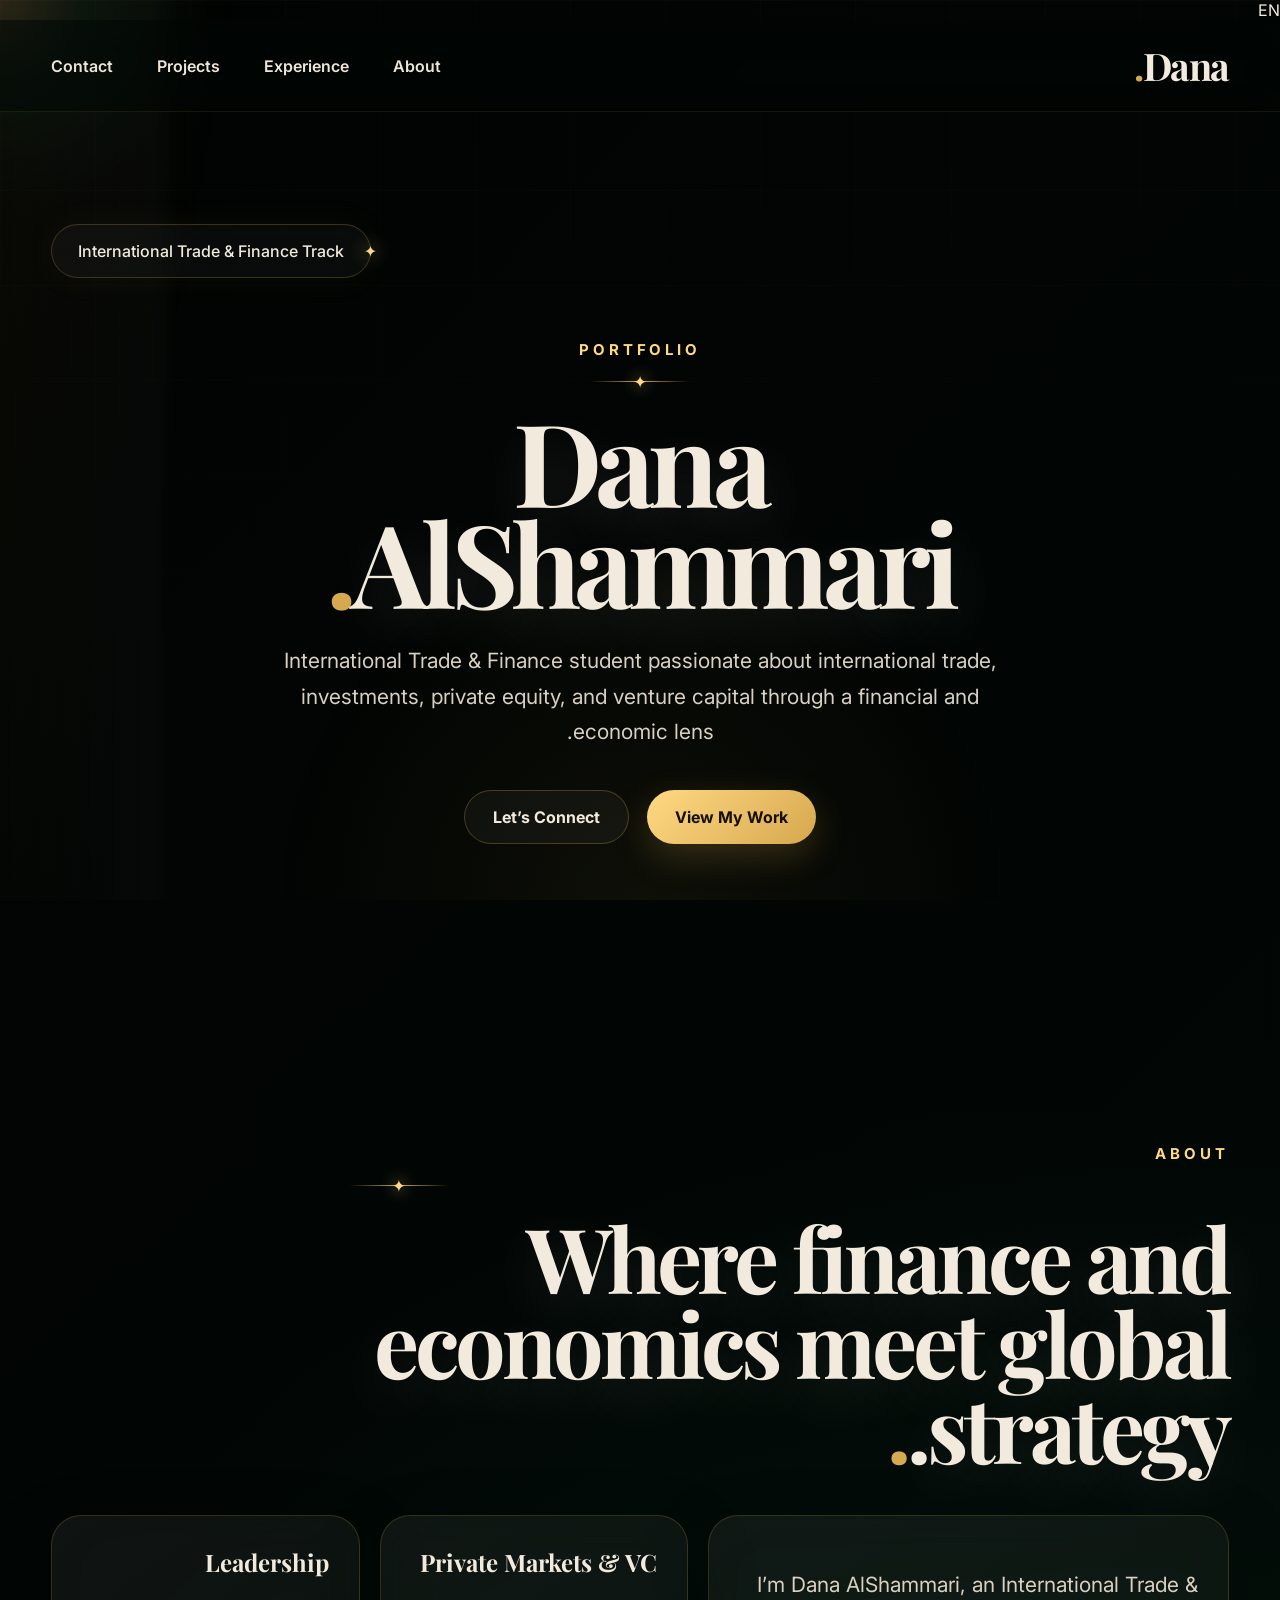
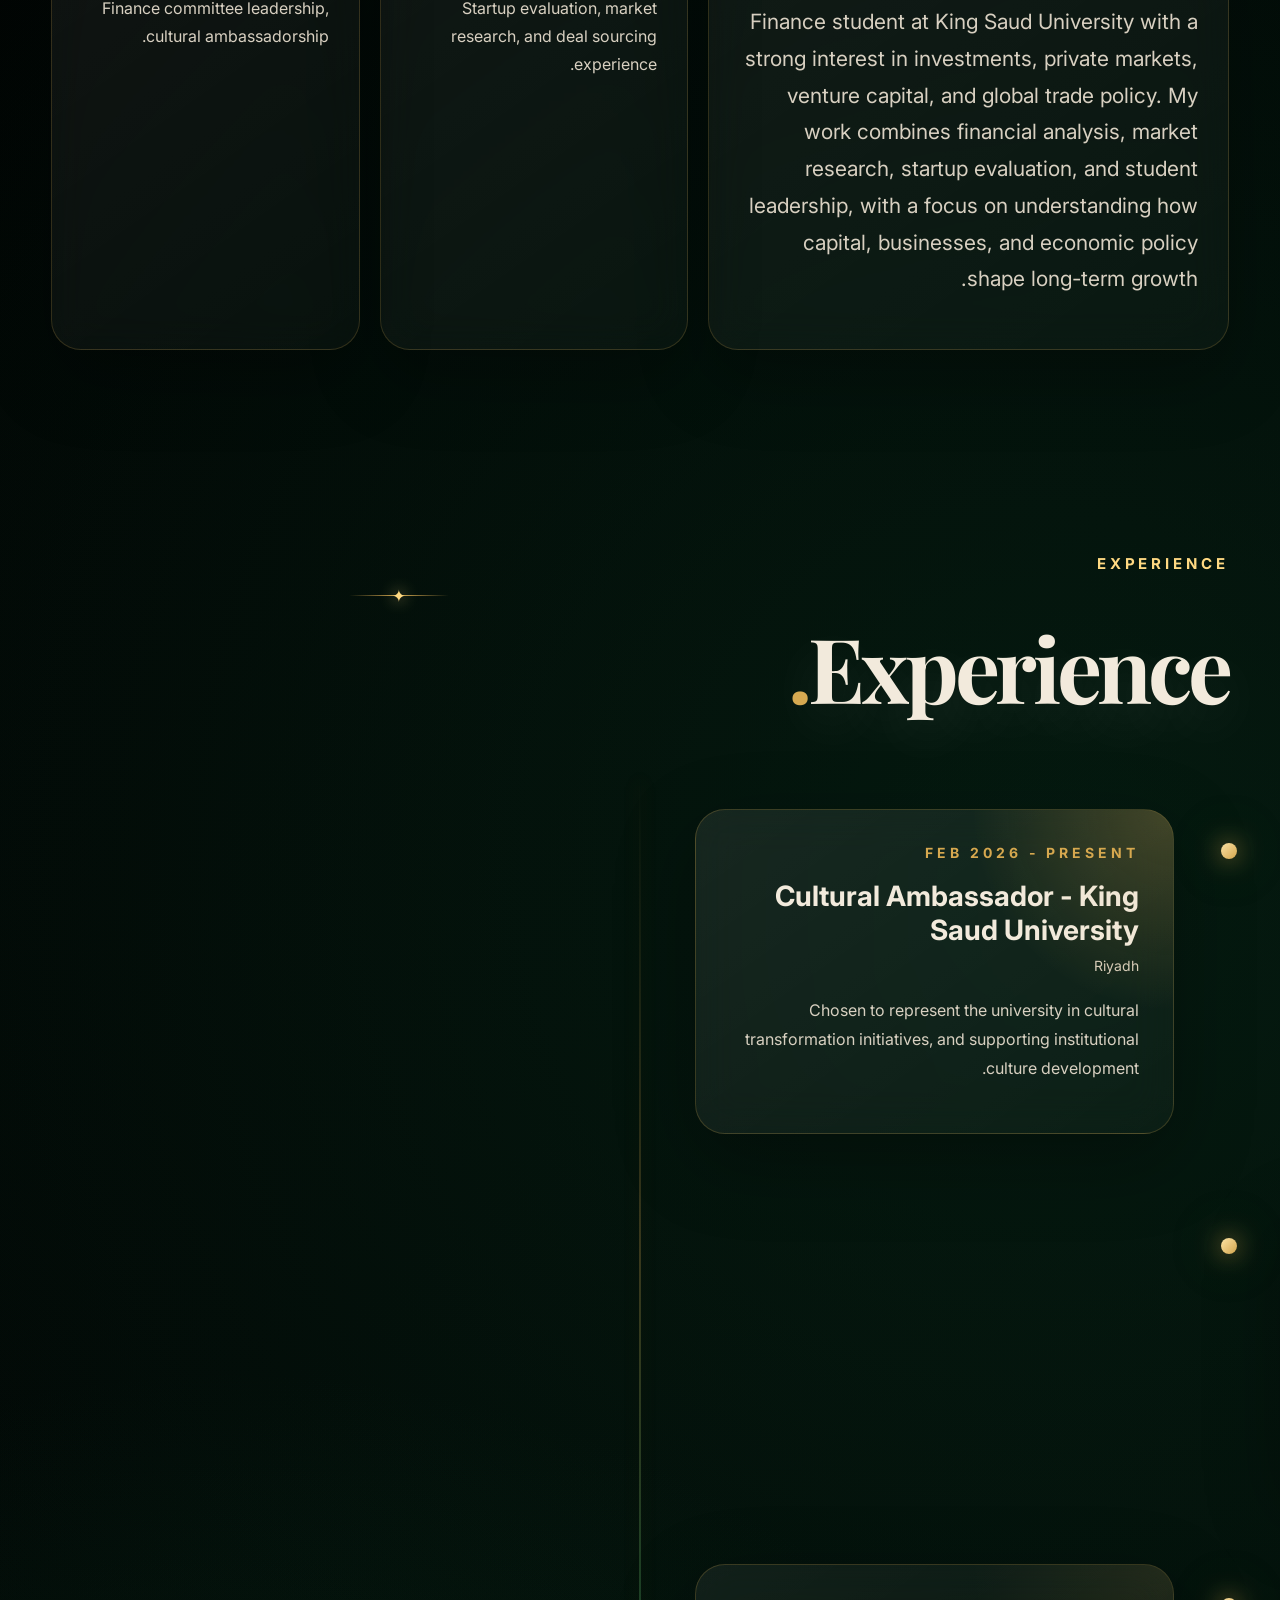
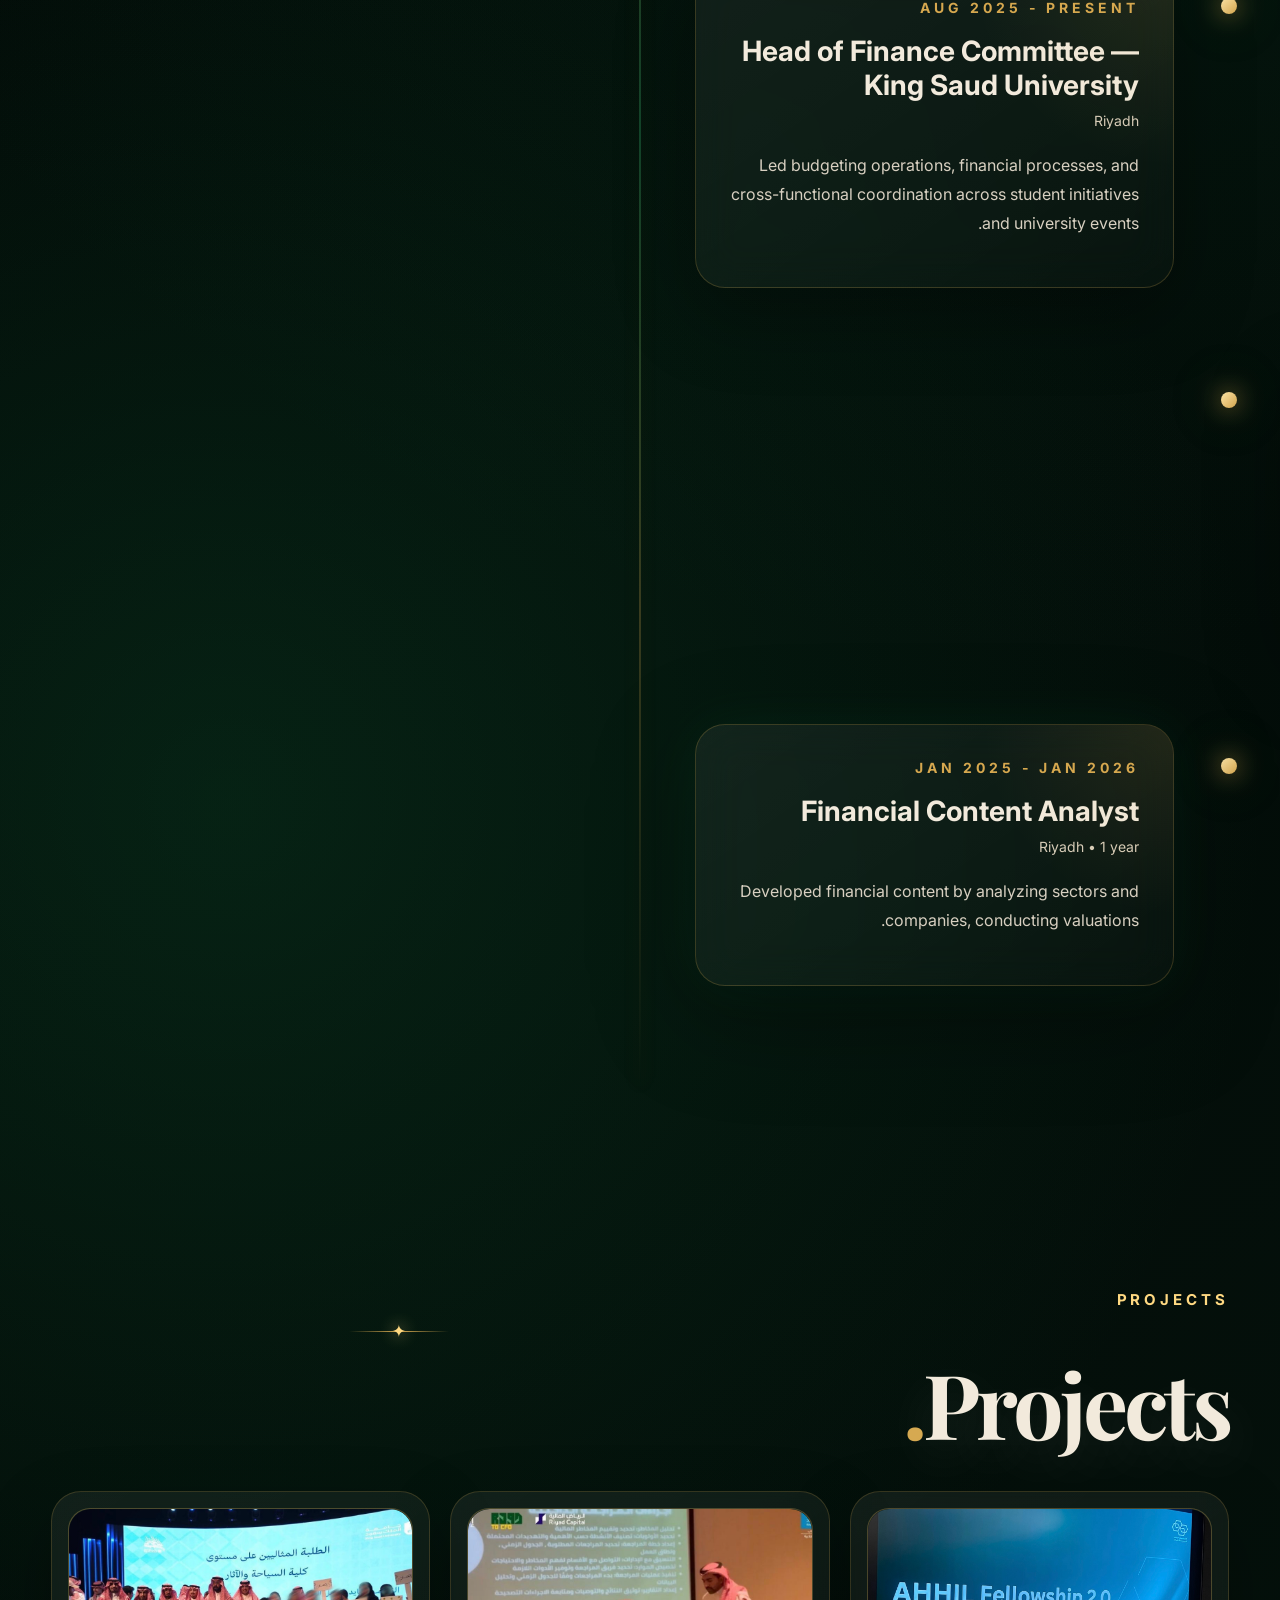
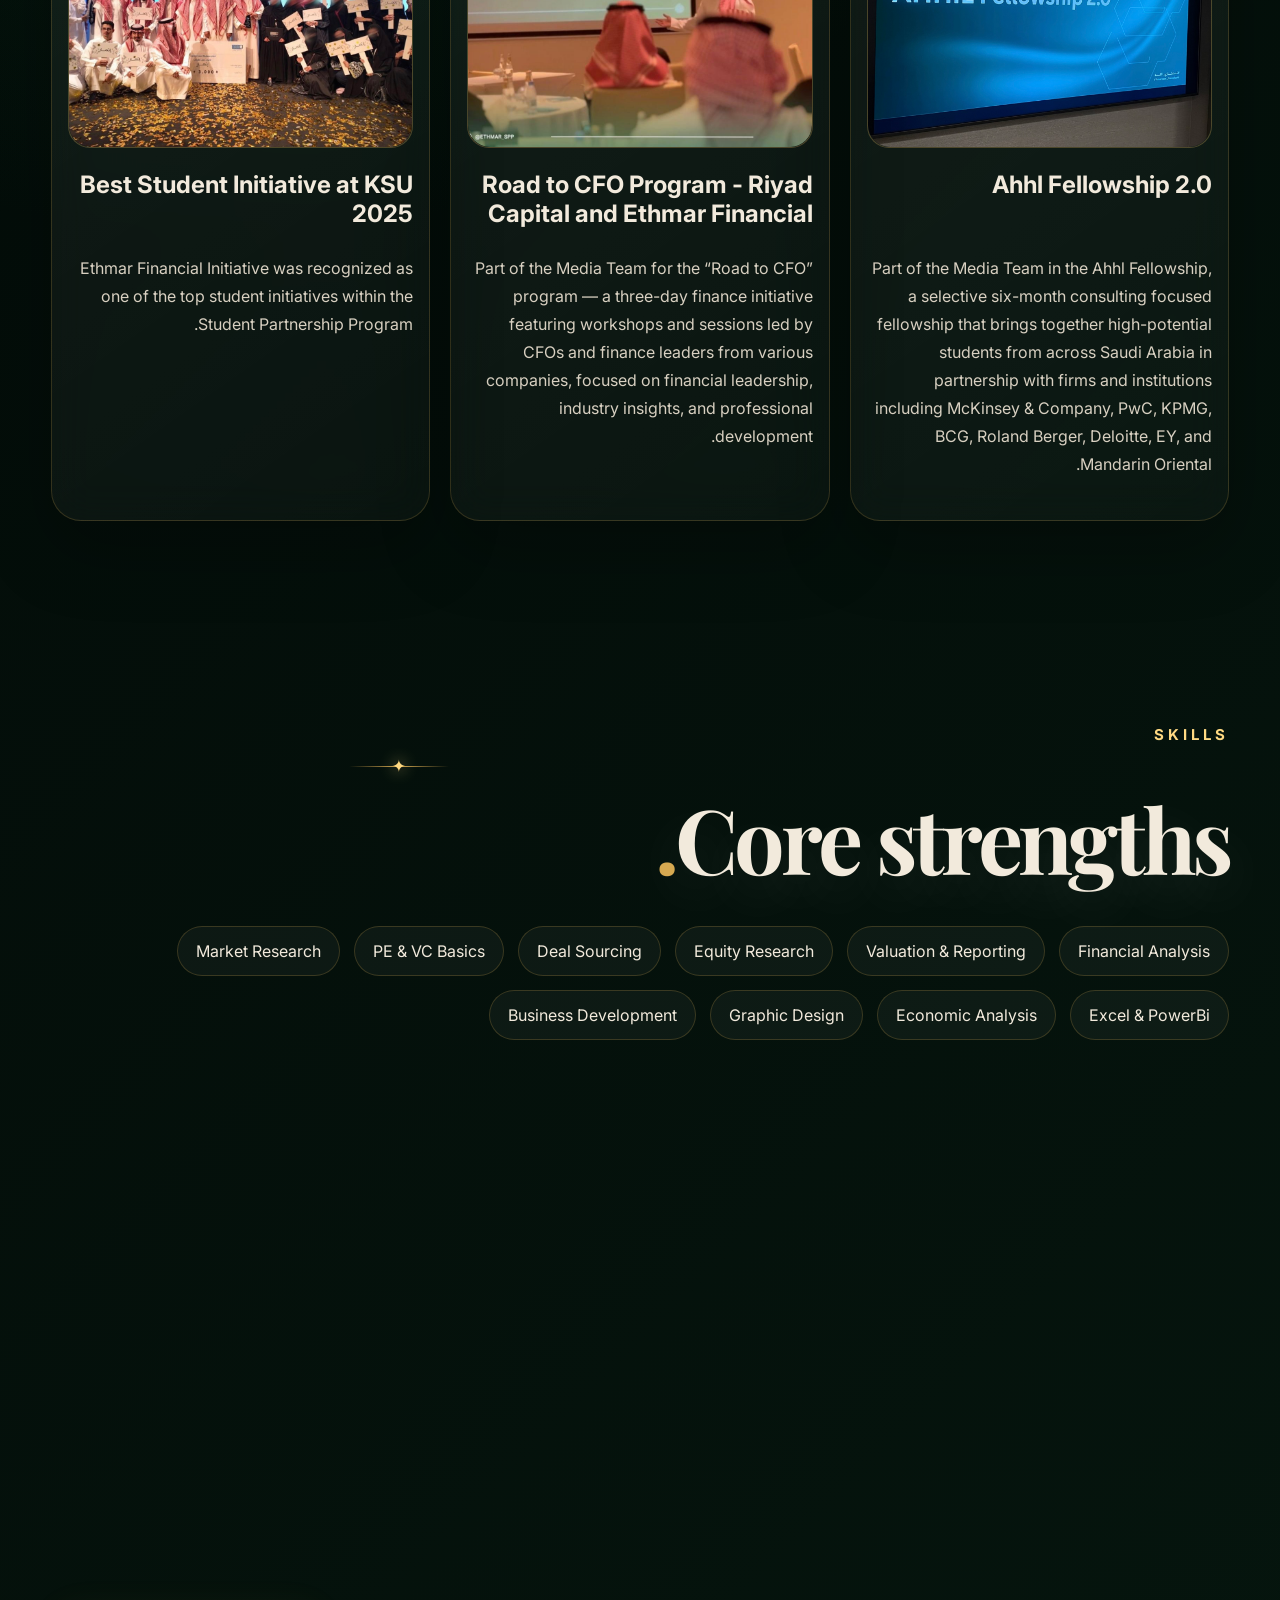
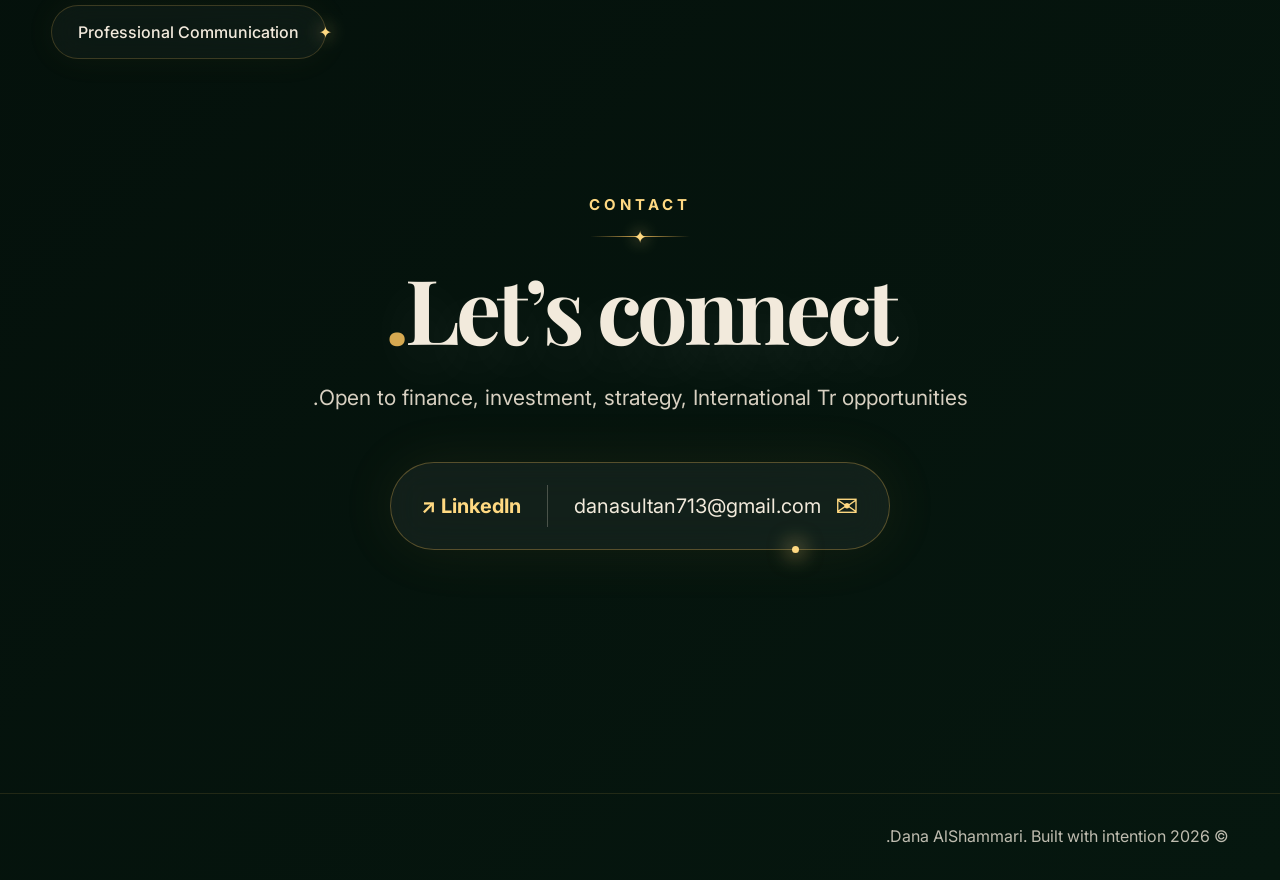
==== ar.html @ 14437796 "uo" ====
<!DOCTYPE html>
<html lang="ar" dir="rtl"></html>
<head>
  <meta charset="UTF-8" />
  <meta name="viewport" content="width=device-width, initial-scale=1.0" />
  <title>Dana AlShammari | Portfolio</title>
  <link rel="stylesheet" href="style.css" />
</head>
<body>
  <div class="language-switch">
    <a href="index.html">EN</a>
</div>
  <div class="loader">
  <div class="loader-logo">Dana<span>.</span></div>
</div>
  <div class="mouse-light"></div>
  <nav class="nav">
    <a href="#home" class="logo">Dana<span>.</span></a>
    <div class="links">
      <a href="#about">About</a>
      <a href="#experience">Experience</a>
      <a href="#projects">Projects</a>
      <a href="#contact">Contact</a>
    </div>
  </nav>

  <main>
    <section id="home" class="hero page reveal">
      <div class="floating-pill">International Trade & Finance Track</div>
      <div class="hero-center">
        <div class="kicker">Portfolio</div>
        <div class="ornament"></div>
        <h1>Dana<br>AlShammari<span>.</span></h1>
        <p>
          International Trade & Finance student passionate about international trade, investments, private equity, and venture capital through a financial and economic lens.
        </p>
        <div class="hero-actions">
          <a href="#projects" class="gold-btn">View My Work</a>
          <a href="#contact" class="soft-btn">Let’s Connect</a>
        </div>
      </div>
    </section>

    <section id="about" class="page reveal">
      <div class="section-head">
        <div class="kicker">About</div>
        <div class="ornament"></div>
        <h2>Where finance and economics meet global strategy.<span>.</span></h2>
      </div>

      <div class="about-grid">
        <div class="card large">
          <p>
            I’m Dana AlShammari, an International Trade & Finance student at King Saud University with a strong interest in investments, private markets, venture capital, and global trade policy. My work combines financial analysis, market research, startup evaluation, and student leadership, with a focus on understanding how capital, businesses, and economic policy shape long-term growth.
          </p>
        </div>
        <div class="card stat">
          <h3>Private Markets & VC</h3>
          <p>Startup evaluation, market research, and deal sourcing experience.</p>
        </div>
        <div class="card stat">
          <h3>Leadership</h3>
          <p>Finance committee leadership, cultural ambassadorship.</p>
        </div>
      </div>
    </section>

    
<section id="experience" class="page reveal">
  <div class="section-head">
    <div class="kicker">Experience</div>
    <div class="ornament"></div>
    <h2>Experience<span>.</span></h2>
  </div>

  <div class="lux-timeline">

    <div class="timeline-line"></div>

    <article class="lux-item left">
      <div class="lux-dot"></div>
      <div class="lux-card featured">
        <div class="lux-year">Feb 2026 - Present</div>
        <h3>Cultural Ambassador - King Saud University</h3>
        <small>Riyadh</small>
        <p>
         Chosen to represent the university in cultural transformation initiatives, and supporting institutional culture development.
        </p>
      </div>
    </article>

    <article class="lux-item right">
      <div class="lux-dot"></div>
      <div class="lux-card">
        <div class="lux-year">Nov 2025 - May 2026</div>
        <h3>Investment Analyst — Jaree</h3>
        <small>Riyadh • 7 months</small>

        <p>
         Worked on startup evaluation, market sizing, financial assessment, deal sourcing, and screening processes within early-stage investment opportunities..
        </p>
      </div>
    </article>

    <article class="lux-item left">
      <div class="lux-dot"></div>
      <div class="lux-card">
        <div class="lux-year">Aug 2025 - Present</div>
        <h3>Head of Finance Committee — King Saud University</h3>
        <small>Riyadh</small>

        <p>
          Led budgeting operations, financial processes, and cross-functional coordination across student initiatives and university events.
        </p>
      </div>
    </article>

    <article class="lux-item right">
      <div class="lux-dot"></div>
      <div class="lux-card">
        <div class="lux-year">Oct 2025 - Jan 2026</div>
        <h3>Project Developer - Innovation and Entrepreneurship Club</h3>
        <small>Riyadh • 3 months</small>

        <p>
          Develop and structure new club projects aligned with innovation and entrepreneurship goals.
        </p>
      </div>
    </article>

    <article class="lux-item left">
      <div class="lux-dot"></div>
      <div class="lux-card glow">
        <div class="lux-year">Jan 2025 - Jan 2026</div>
        <h3>Financial Content Analyst</h3>
        <small>Riyadh • 1 year</small>

        <p>
         Developed financial content by analyzing sectors and companies, conducting valuations.
        </p>
      </div>
    </article>

  </div>
</section>


    <section id="projects" class="page reveal">
      <div class="section-head">
        <div class="kicker">Projects</div>
        <div class="ornament"></div>
        <h2>Projects<span>.</span></h2>
      </div>

      <div class="project-grid">
        <article class="project-card">
          <div class="project-image">
           <img src="ahhl 1.jpg" alt="Ahhl Fellowship"> 
          </div>
          <h3>Ahhl Fellowship 2.0</h3>
          <p>Part of the Media Team in the Ahhl Fellowship, a selective six-month consulting focused fellowship that brings together high-potential students from across Saudi Arabia in partnership with firms and institutions including McKinsey & Company, PwC, KPMG, BCG, Roland Berger, Deloitte, EY, and Mandarin Oriental.</p>
        </article>
        <article class="project-card">
          <div class="project-image">
            <img src="road 1.jpg" alt="Road to CFO Program">
          </div>
          <h3>Road to CFO Program - Riyad Capital and Ethmar Financial</h3>
          <p>Part of the Media Team for the “Road to CFO” program — a three-day finance initiative featuring workshops and sessions led by CFOs and finance leaders from various companies, focused on financial leadership, industry insights, and professional development.</p>
        </article>
        <article class="project-card">
          <div class="project-image">
            <img src="best.jpg" alt="/Best Student Initiative at KSU 2025">
          </div>
          <h3>Best Student Initiative at KSU 2025</h3>
          <p>Ethmar Financial Initiative was recognized as one of the top student initiatives within the Student Partnership Program.</p>
        </article>
      </div>
    </section>

    <section id="skills" class="page reveal">
      <div class="section-head">
        <div class="kicker">Skills</div>
        <div class="ornament"></div>
        <h2>Core strengths<span>.</span></h2>
      </div>
      <div class="skills">
        <span>Financial Analysis</span>
        <span>Valuation & Reporting</span>
        <span>Equity Research</span>
        <span>Deal Sourcing</span>
        <span>PE & VC Basics</span>
        <span>Market Research</span>
        <span>Excel & PowerBi</span>
        <span>Economic Analysis</span>
        <span>Graphic Design</span>
        <span>Business Development</span>
      </div>
    </section>

    <section id="contact" class="contact page reveal">
      <div class="floating-pill">Professional Communication</div>
      <div class="contact-center">
        <div class="kicker">Contact</div>
        <div class="ornament"></div>
        <h2>Let’s connect<span>.</span></h2>
        <p>Open to finance, investment, strategy, International Tr opportunities.</p>

        <div class="contact-box">
          <a href="mailto:danasultan713@gmail.com" class="email">
            <span class="icon">✉</span>
            <span>danasultan713@gmail.com</span>
          </a>
          <span class="divider"></span>
          <a href="#" class="linkedin">LinkedIn ↗</a>
        </div>
      </div>
    </section>
  </main>

  <footer>
    © 2026 Dana AlShammari. Built with intention.
  </footer>

  <script src="script.js"></script>
</body>
</html>
---- style.css ----
@import url('https://fonts.googleapis.com/css2?family=Inter:wght@400;500;600;700;800&family=Playfair+Display:wght@600;700&display=swap');

:root{
  --black:#020604;
  --deep:#03100b;
  --forest:#05180f;
  --forest2:#071f15;
  --cream:#f2eadc;
  --soft:#d8d0c1;
  --gold:#d6a84f;
  --gold2:#ffd982;
  --line:rgba(214,168,79,.28);
  --glass:rgba(255,255,255,.045);
}

*{box-sizing:border-box}

html{scroll-behavior:smooth}

body{
  margin:0;
  min-height:100vh;
  font-family:Inter,system-ui,sans-serif;
  color:var(--cream);
  background:
    radial-gradient(circle at 18% 55%, rgba(14,88,49,.30), transparent 25%),
    radial-gradient(circle at 82% 34%, rgba(14,88,49,.22), transparent 28%),
    linear-gradient(135deg,#010302 0%,#020806 38%,#06170f 100%);
  overflow-x:hidden;
}

body::before{
  content:"";
  position:fixed;
  inset:0;
  pointer-events:none;
  background:
    linear-gradient(90deg, transparent 0%, rgba(255,255,255,.025) 12%, transparent 14%),
    linear-gradient(100deg, transparent 0%, rgba(214,168,79,.06) 1px, transparent 18%),
    radial-gradient(circle at 50% 100%, rgba(214,168,79,.08), transparent 35%);
  opacity:.85;
  z-index:-2;
}

body::after{
  content:"";
  position:fixed;
  inset:0;
  pointer-events:none;
  background-image:
    linear-gradient(rgba(214,168,79,.035) 1px, transparent 1px),
    linear-gradient(90deg, rgba(214,168,79,.025) 1px, transparent 1px);
  background-size:95px 95px;
  mask-image:linear-gradient(to bottom, rgba(0,0,0,.95), transparent 88%);
  z-index:-1;
}

a{color:inherit;text-decoration:none}

.nav{
  position:fixed;
  top:0;
  left:0;
  right:0;
  z-index:50;
  height:92px;
  display:flex;
  justify-content:space-between;
  align-items:center;
  padding:0 3.2rem;
  background:rgba(1,6,4,.50);
  backdrop-filter:blur(20px);
  border-bottom:1px solid rgba(214,168,79,.10);
}

.logo{
  font-family:'Playfair Display',serif;
  font-size:38px;
  font-weight:700;
  letter-spacing:-.04em;
  color:var(--cream);
}

.logo span,
h1 span,
h2 span{
  color:var(--gold);
}

.links{
  display:flex;
  gap:44px;
  align-items:center;
}

.links a{
  font-weight:600;
  color:#eee5d6;
  transition:.25s ease;
  position:relative;
}

.links a:hover{
  color:var(--gold2);
}

.links a::after{
  content:"";
  position:absolute;
  height:1px;
  left:0;
  right:0;
  bottom:-34px;
  background:linear-gradient(90deg, transparent, var(--gold), transparent);
  transform:scaleX(0);
  transition:.3s ease;
}

.links a:hover::after{
  transform:scaleX(1);
}

.page{
  min-height:100vh;
  width:min(1200px,92vw);
  margin:0 auto;
  padding:132px 0 72px;
  position:relative;
}

.hero,
.contact{
  display:flex;
  align-items:center;
  justify-content:center;
}

.floating-pill{
  position:absolute;
  top:112px;
  left:0;
  border:1px solid rgba(214,168,79,.24);
  background:rgba(255,255,255,.035);
  backdrop-filter:blur(18px);
  border-radius:999px;
  padding:16px 26px;
  color:var(--cream);
  font-weight:500;
  box-shadow:0 0 35px rgba(214,168,79,.05);
}

.floating-pill::after{
  content:"✦";
  color:var(--gold2);
  position:absolute;
  right:-7px;
  top:50%;
  transform:translateY(-50%);
  text-shadow:0 0 18px var(--gold2);
}

.hero-center,
.contact-center{
  max-width:820px;
  text-align:center;
  margin:auto;
}

.kicker{
  text-transform:uppercase;
  letter-spacing:.26em;
  color:var(--gold2);
  font-size:15px;
  font-weight:700;
}

.ornament{
  width:100px;
  height:1px;
  background:linear-gradient(90deg, transparent, var(--gold), transparent);
  margin:22px auto 28px;
  position:relative;
}

.ornament::after{
  content:"✦";
  position:absolute;
  left:50%;
  top:50%;
  transform:translate(-50%,-50%);
  color:var(--gold2);
  font-size:17px;
  text-shadow:0 0 16px var(--gold2);
}

h1,
h2{
  font-family:'Playfair Display',serif;
  font-weight:700;
  color:var(--cream);
  text-shadow:0 18px 55px rgba(255,255,255,.12);
}

h1{
  font-size:clamp(70px,9vw,128px);
  line-height:.88;
  margin:0;
  letter-spacing:-.055em;
}

h2{
  font-size:clamp(54px,7vw,96px);
  line-height:.95;
  margin:0;
  letter-spacing:-.045em;
}

.hero-center p,
.contact-center p{
  max-width:720px;
  margin:30px auto 0;
  color:var(--soft);
  font-size:21px;
  line-height:1.7;
}

.hero-actions{
  display:flex;
  justify-content:center;
  gap:18px;
  margin-top:40px;
  flex-wrap:wrap;
}

.gold-btn,
.soft-btn{
  min-height:54px;
  display:inline-flex;
  align-items:center;
  justify-content:center;
  padding:0 28px;
  border-radius:999px;
  font-weight:700;
  transition:.35s ease;
}

.gold-btn{
  background:linear-gradient(135deg,var(--gold2),var(--gold));
  color:#160f05;
  box-shadow:0 12px 35px rgba(214,168,79,.22);
}

.soft-btn{
  border:1px solid var(--line);
  color:var(--cream);
  background:rgba(255,255,255,.04);
}

.gold-btn:hover,
.soft-btn:hover{
  transform:translateY(-4px);
}

.section-head{
  max-width:880px;
  margin-bottom:46px;
}

.section-head .ornament{
  margin-left:0;
}

.section-head .ornament::after{
  left:50%;
}

.about-grid{
  display:grid;
  grid-template-columns:1.35fr .8fr .8fr;
  gap:20px;
}

.card,
.project-card{
  border:1px solid rgba(214,168,79,.20);
  background:linear-gradient(145deg,rgba(255,255,255,.06),rgba(255,255,255,.026));
  backdrop-filter:blur(20px);
  border-radius:30px;
  padding:30px;
  box-shadow:0 28px 70px rgba(0,0,0,.28);
  transition:.35s ease;
}

.card:hover,
.project-card:hover{
  transform:translateY(-8px);
  border-color:rgba(255,217,130,.38);
}

.card p,
.project-card p{
  color:var(--soft);
  line-height:1.75;
  font-size:16px;
}

.large p{
  font-size:21px;
}

.stat h3{
  font-family:'Playfair Display',serif;
  color:var(--gold2);
  font-size:58px;
  margin:0 0 12px;
}

.experience-grid,
.project-grid{
  display:grid;
  grid-template-columns:repeat(2,1fr);
  gap:20px;
}

.card h3,
.project-card h3{
  margin:0 0 10px;
  color:var(--cream);
  font-size:24px;
}

.card small{
  color:var(--gold2);
  font-weight:700;
}

.project-grid{
  grid-template-columns:repeat(3,1fr);
}

.project-card{
  padding:16px 16px 26px;
}

.project-image{
  height:220px;
  margin-bottom:22px;
  border-radius:22px;
  display:flex;
  align-items:center;
  justify-content:center;
  text-align:center;
  color:rgba(242,234,220,.78);
  border:1px dashed rgba(214,168,79,.28);
  background:
    radial-gradient(circle at 30% 22%, rgba(214,168,79,.16), transparent 35%),
    linear-gradient(135deg, rgba(13,60,34,.55), rgba(255,255,255,.035));
}

.skills{
  display:flex;
  flex-wrap:wrap;
  gap:14px;
}

.skills span{
  padding:14px 18px;
  border-radius:999px;
  border:1px solid rgba(214,168,79,.22);
  color:var(--cream);
  background:rgba(255,255,255,.04);
  transition:.25s ease;
}

.skills span:hover{
  color:var(--gold2);
  transform:translateY(-3px);
}

.contact-box{
  margin:46px auto 0;
  width:max-content;
  max-width:100%;
  display:flex;
  align-items:center;
  gap:26px;
  padding:22px 30px;
  border-radius:999px;
  border:1px solid rgba(214,168,79,.35);
  background:rgba(255,255,255,.055);
  backdrop-filter:blur(18px);
  box-shadow:0 0 60px rgba(214,168,79,.08);
  position:relative;
}

.contact-box::after{
  content:"";
  width:7px;
  height:7px;
  border-radius:50%;
  position:absolute;
  bottom:-4px;
  right:18%;
  background:var(--gold2);
  box-shadow:0 0 20px 4px rgba(255,217,130,.55);
}

.email,
.linkedin{
  display:flex;
  align-items:center;
  gap:14px;
  font-size:20px;
  color:var(--cream);
}

.icon{
  color:var(--gold2);
  font-size:28px;
}

.linkedin{
  color:var(--gold2);
  font-weight:700;
}

.divider{
  width:1px;
  height:42px;
  background:rgba(242,234,220,.25);
}

footer{
  width:100%;
  padding:32px 3.2rem 34px;
  color:rgba(242,234,220,.78);
  border-top:1px solid rgba(214,168,79,.14);
  font-size:16px;
}

.reveal{
  opacity:0;
  transform:translateY(34px);
  transition:opacity 1s ease, transform 1s cubic-bezier(.16,1,.3,1);
}

.reveal.active{
  opacity:1;
  transform:translateY(0);
}

@media(max-width:900px){
  .nav{height:auto;padding:18px 22px}
  .links{display:none}
  .logo{font-size:32px}
  .page{padding-top:120px}
  .floating-pill{position:relative;top:auto;margin-bottom:35px;width:max-content}
  .hero,.contact{display:block;text-align:center}
  .about-grid,.experience-grid,.project-grid{grid-template-columns:1fr}
  h1{font-size:70px}
  h2{font-size:54px}
  .contact-box{border-radius:28px;flex-direction:column;gap:16px}
  .divider{width:70%;height:1px}
  footer{padding-inline:22px}
}


.mouse-light{
  position:fixed;
  left:0;
  top:0;
  width:420px;
  height:420px;
  border-radius:50%;
  pointer-events:none;
  z-index:0;
  opacity:.75;
  transform:translate(-50%,-50%);
  background:
    radial-gradient(circle,
      rgba(255,217,130,.18) 0%,
      rgba(13,88,49,.18) 28%,
      rgba(13,88,49,.08) 46%,
      transparent 70%);
  filter:blur(2px);
  mix-blend-mode:screen;
  transition:opacity .35s ease, width .35s ease, height .35s ease;
}

body:hover .mouse-light{
  opacity:.9;
}

.nav, main, footer{
  position:relative;
  z-index:2;
}


/* ===== Luxury Timeline ===== */

.lux-timeline{
  position:relative;
  margin-top:70px;
  padding:30px 0;
}

.timeline-line{
  position:absolute;
  left:50%;
  top:0;
  bottom:0;
  width:1px;
  transform:translateX(-50%);
  background:linear-gradient(to bottom,
    transparent,
    rgba(214,168,79,.5),
    rgba(40,140,85,.8),
    rgba(214,168,79,.5),
    transparent);
  box-shadow:0 0 18px rgba(214,168,79,.25);
}

.lux-item{
  position:relative;
  width:50%;
  padding:0 55px;
  margin-bottom:70px;
}

.lux-item.left{
  left:0;
  text-align:right;
}

.lux-item.right{
  left:50%;
}

.lux-dot{
  position:absolute;
  top:34px;
  width:16px;
  height:16px;
  border-radius:50%;
  background:linear-gradient(135deg,#ffe6a7,#d6a84f);
  box-shadow:
    0 0 25px rgba(214,168,79,.8),
    0 0 60px rgba(37,151,91,.45);
}

.lux-item.left .lux-dot{
  right:-8px;
}

.lux-item.right .lux-dot{
  left:-8px;
}

.lux-card{
  position:relative;
  overflow:hidden;
  border-radius:30px;
  padding:34px;
  border:1px solid rgba(214,168,79,.22);
  background:
    linear-gradient(145deg,rgba(255,255,255,.06),rgba(255,255,255,.02));
  backdrop-filter:blur(22px);
  box-shadow:0 25px 80px rgba(0,0,0,.32);
  transition:.45s cubic-bezier(.16,1,.3,1);
}

.lux-card:before{
  content:"";
  position:absolute;
  inset:0;
  background:
    radial-gradient(circle at top right,
      rgba(214,168,79,.12),
      transparent 35%);
  opacity:.9;
}

.lux-card:hover{
  transform:translateY(-10px) scale(1.01);
  border-color:rgba(255,217,130,.42);
  box-shadow:
    0 35px 100px rgba(0,0,0,.42),
    0 0 40px rgba(37,151,91,.14);
}

.lux-card.featured{
  background:
    radial-gradient(circle at top right,
      rgba(214,168,79,.16),
      transparent 35%),
    linear-gradient(145deg,rgba(255,255,255,.08),rgba(255,255,255,.03));
}

.lux-card.glow{
  box-shadow:
    0 30px 100px rgba(0,0,0,.36),
    0 0 55px rgba(37,151,91,.12);
}

.lux-year{
  font-size:14px;
  letter-spacing:.28em;
  text-transform:uppercase;
  color:#d6a84f;
  margin-bottom:18px;
  font-weight:700;
}

.lux-card h3{
  margin:0;
  font-size:28px;
  color:#f2eadc;
}

.lux-card small{
  display:block;
  margin-top:10px;
  color:#d7cdb9;
  font-size:14px;
}

.lux-card p{
  margin-top:22px;
  line-height:1.8;
  color:#d8d0c1;
}

.lux-tags{
  display:flex;
  gap:10px;
  flex-wrap:wrap;
  margin-top:22px;
}

.lux-item.left .lux-tags{
  justify-content:flex-end;
}

.lux-tags span{
  padding:10px 14px;
  border-radius:999px;
  border:1px solid rgba(214,168,79,.2);
  background:rgba(255,255,255,.04);
  color:#ffe6a7;
  font-size:13px;
}

@media(max-width:900px){

  .timeline-line{
    left:10px;
  }

  .lux-item,
  .lux-item.right,
  .lux-item.left{
    width:100%;
    left:0;
    text-align:left;
    padding-left:45px;
    padding-right:0;
  }

  .lux-item.left .lux-tags{
    justify-content:flex-start;
  }

  .lux-item.left .lux-dot,
  .lux-item.right .lux-dot{
    left:2px;
    right:auto;
  }

}
.project-image {
  width: 100%;
  height: 240px;
  overflow: hidden;
  border-radius: 22px;
  margin-bottom: 22px;
  border: 1px solid rgba(214,168,79,.28);
  background: rgba(255,255,255,.035);
}

.project-image img {
  width: 100%;
  height: 100%;
  object-fit: cover;
  object-position: center;
  display: block;
  border-radius: 22px;
}

.project-card {
  display: flex;
  flex-direction: column;
}

.project-card h3 {
  min-height: 58px;
}

.project-card p {
  flex-grow: 1;
}
.loader {
  position: fixed;
  inset: 0;
  background: #020604;
  display: flex;
  align-items: center;
  justify-content: center;
  z-index: 9999;
  transition: opacity .8s ease, visibility .8s ease;
}

.loader-logo {
  font-family: 'Playfair Display', serif;
  font-size: 64px;
  color: #f2eadc;
}

.loader-logo span {
  color: #d6a84f;
}

.loader.hidden {
  opacity: 0;
  visibility: hidden;
}
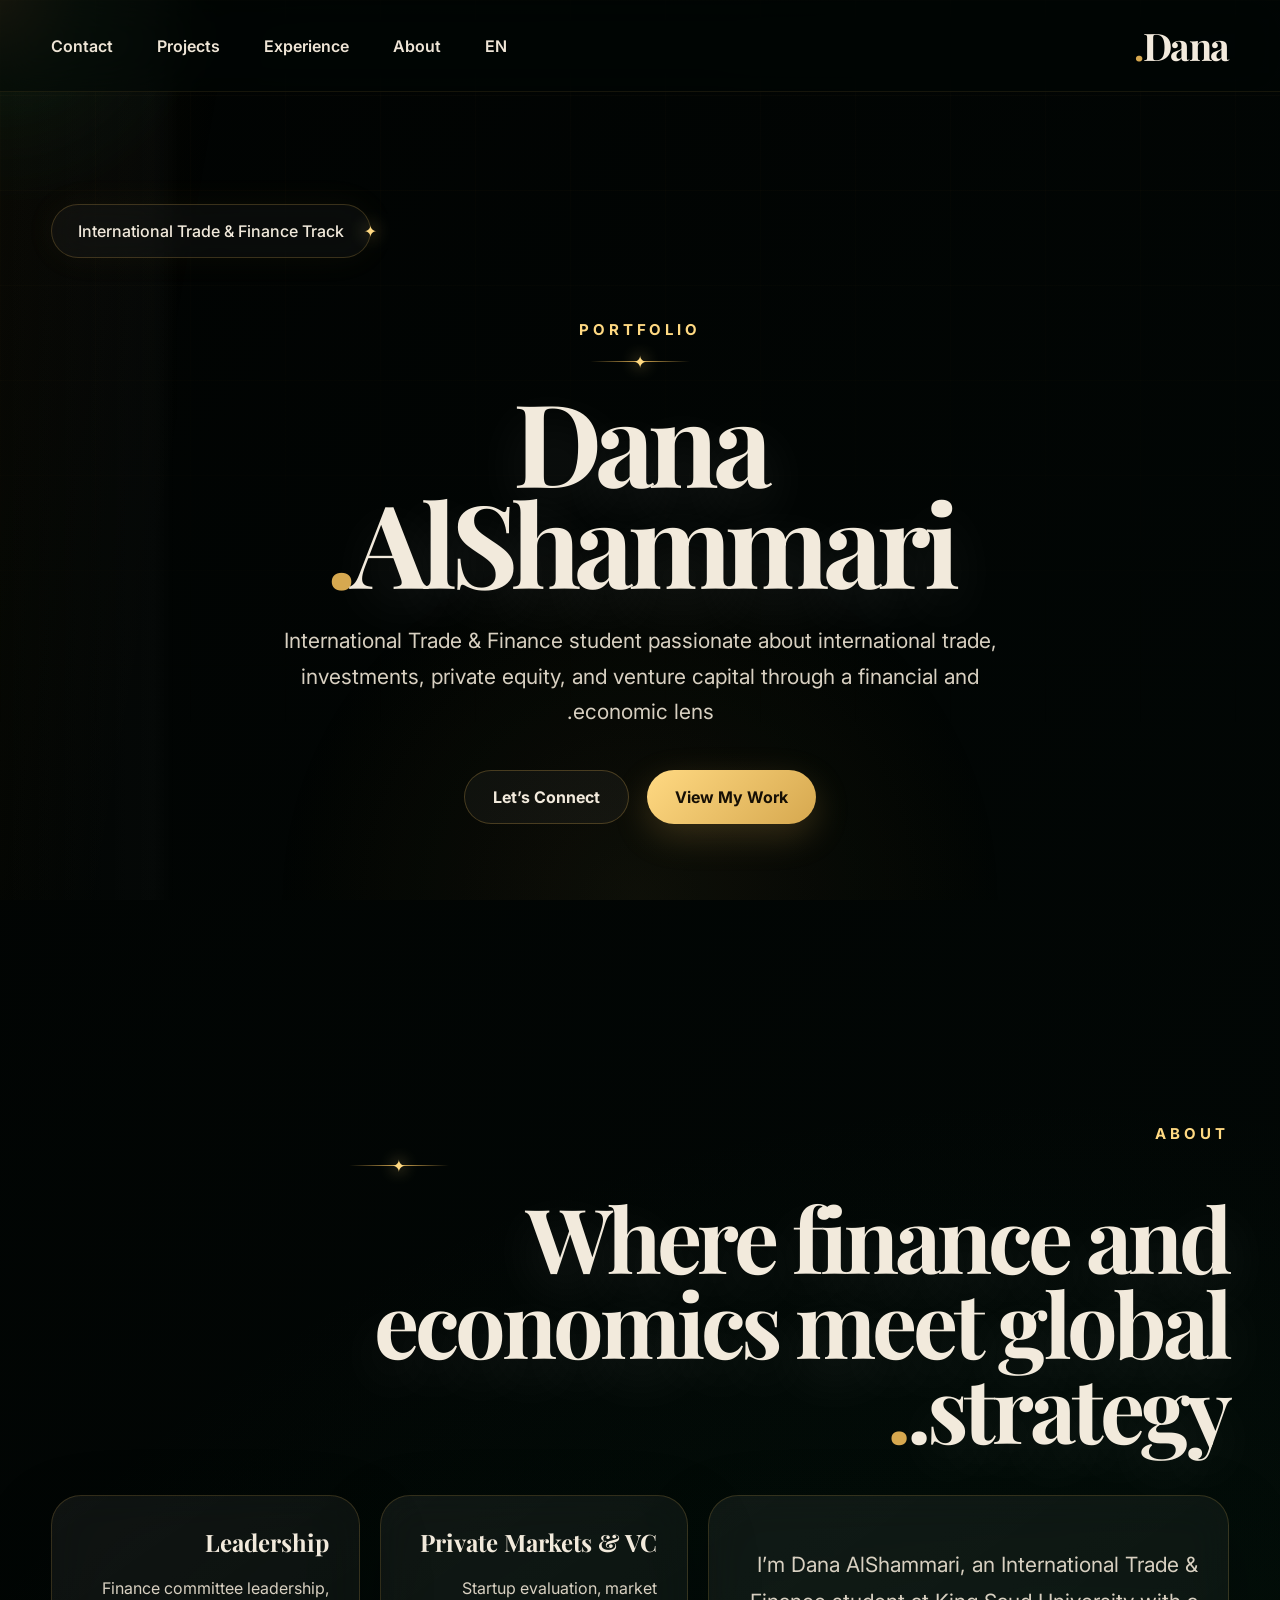
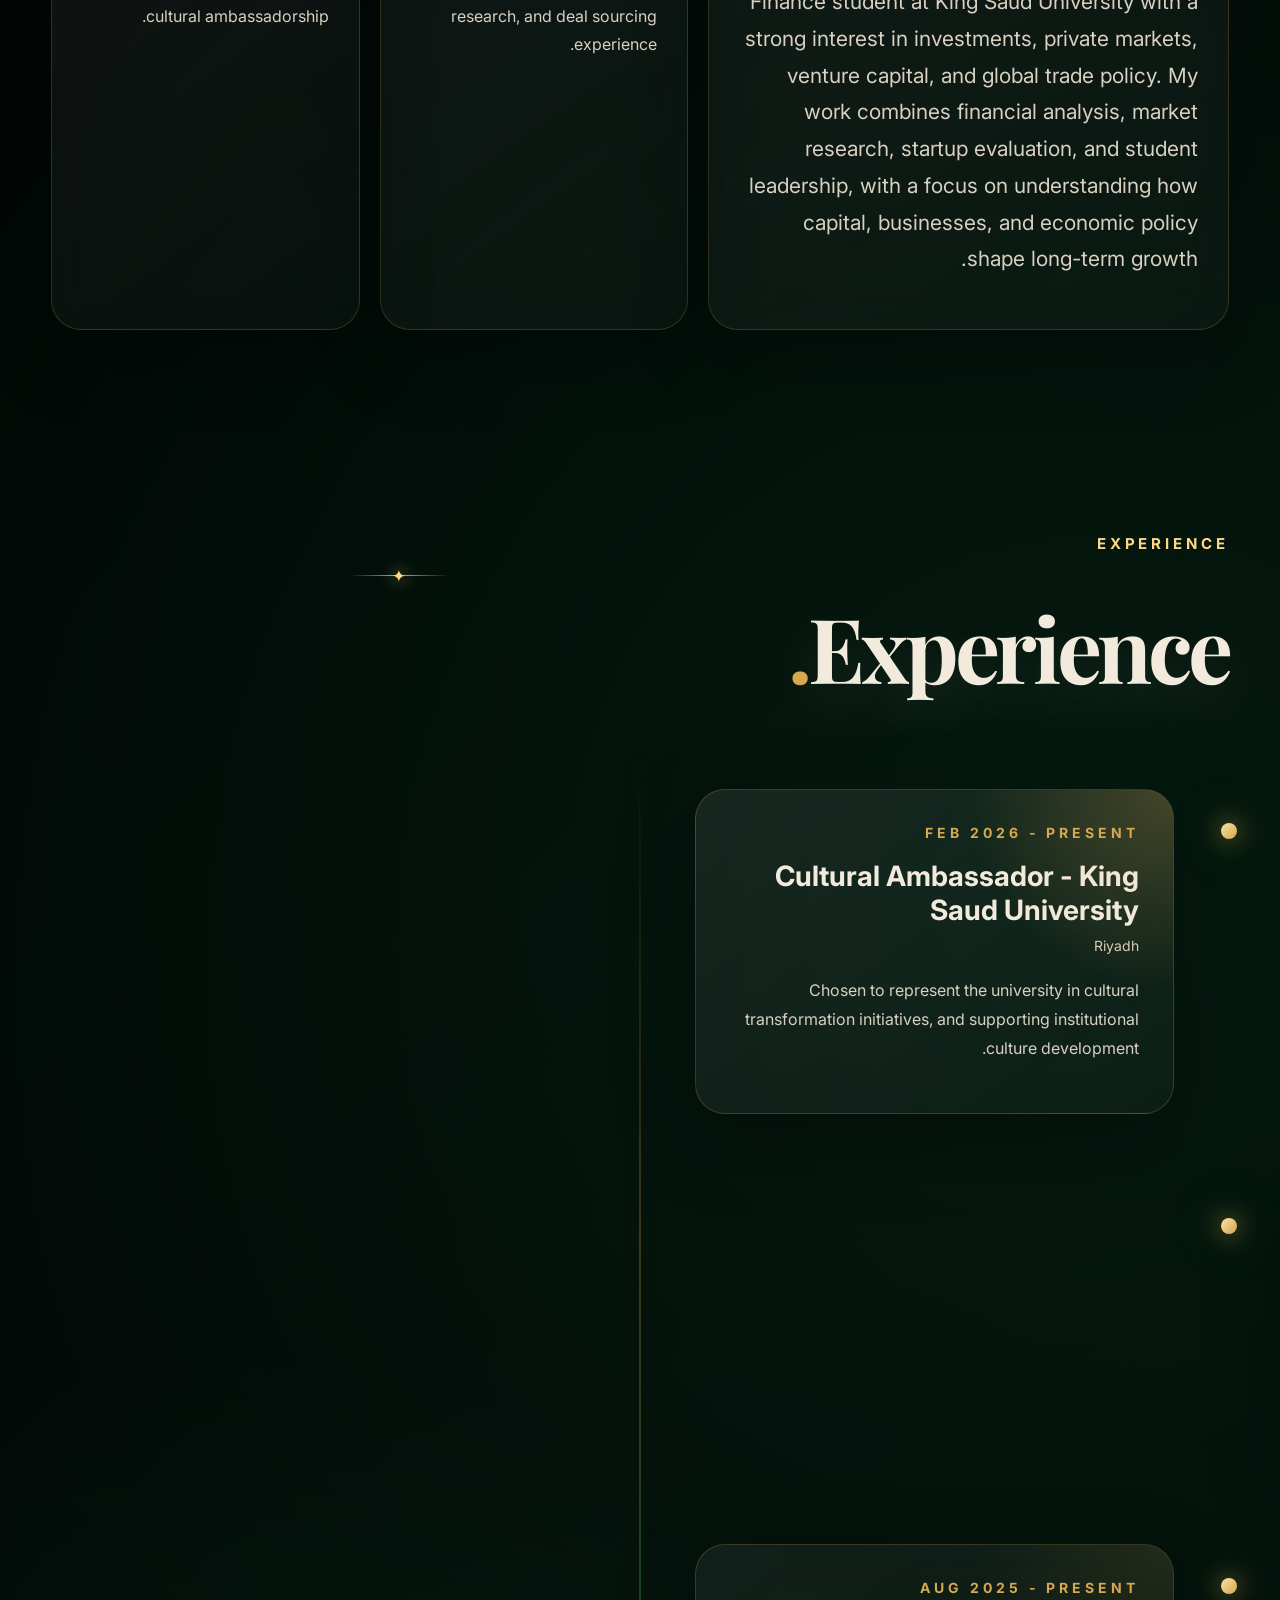
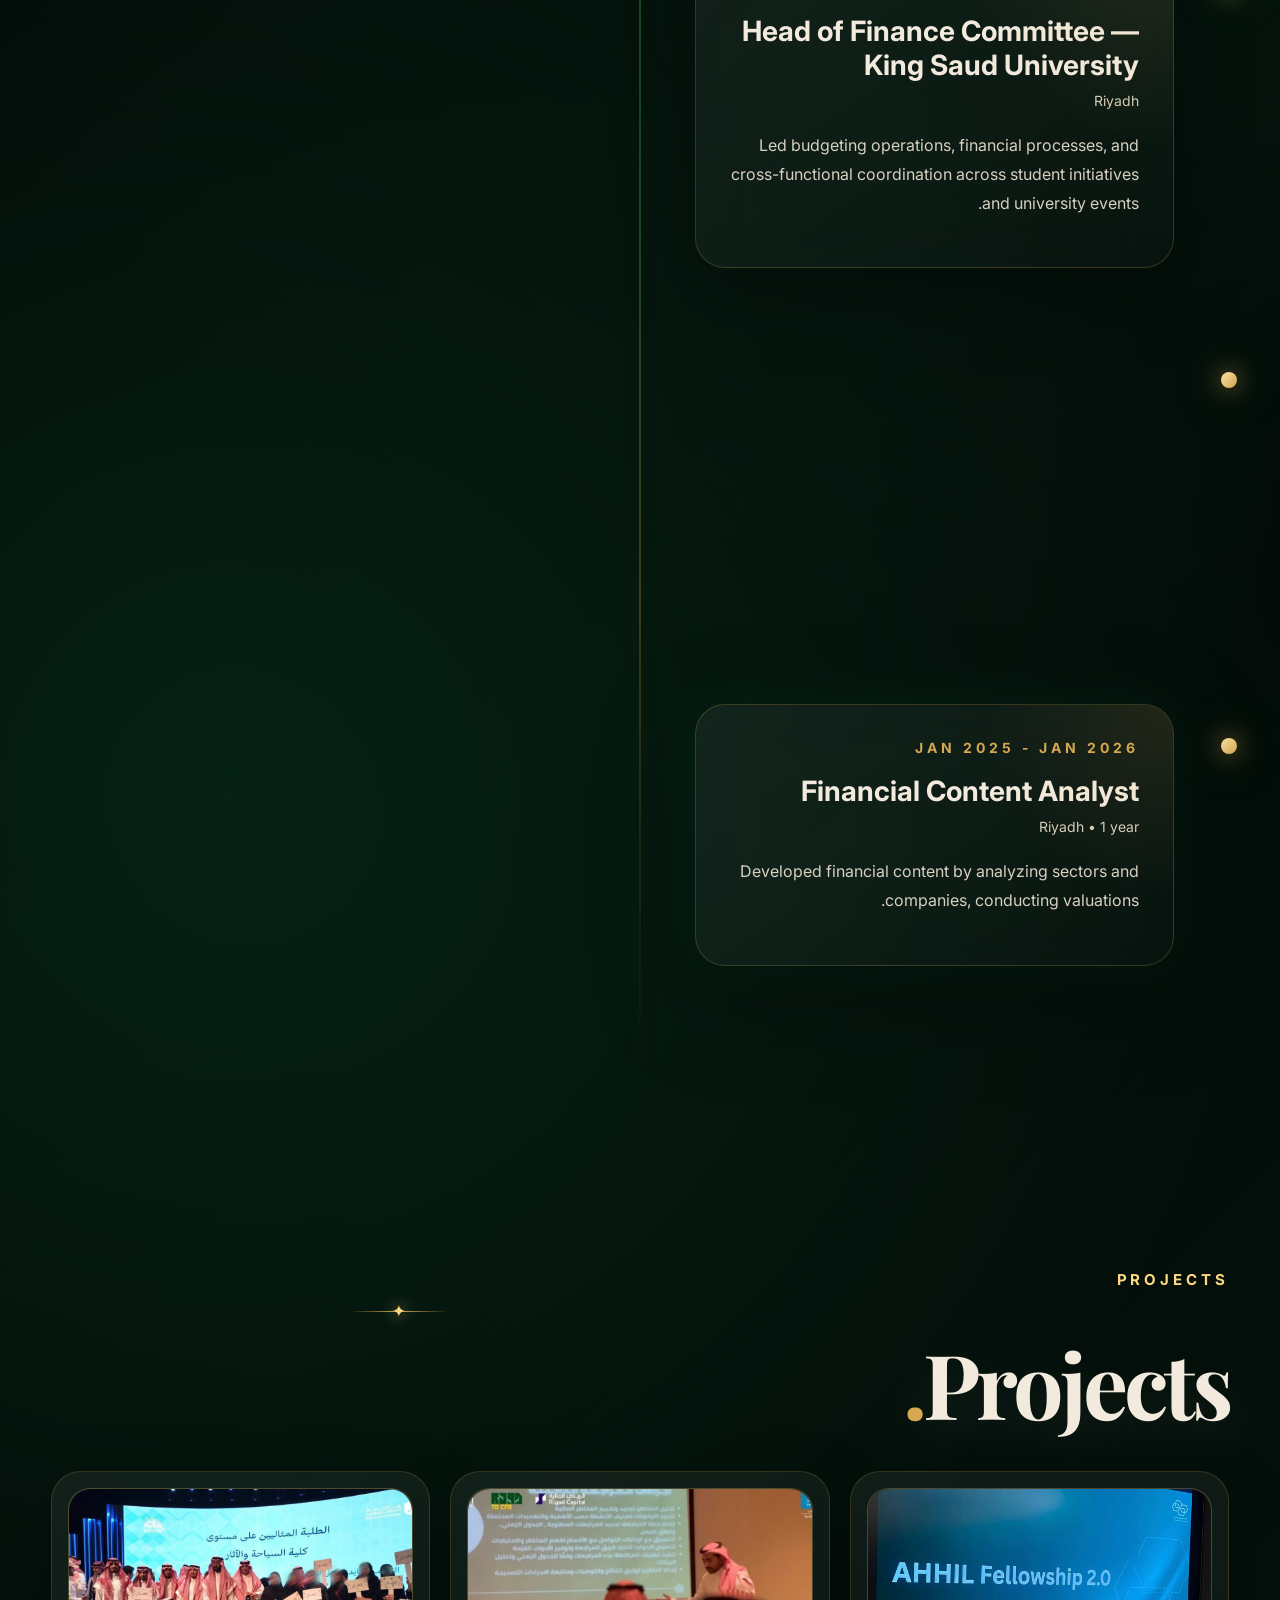
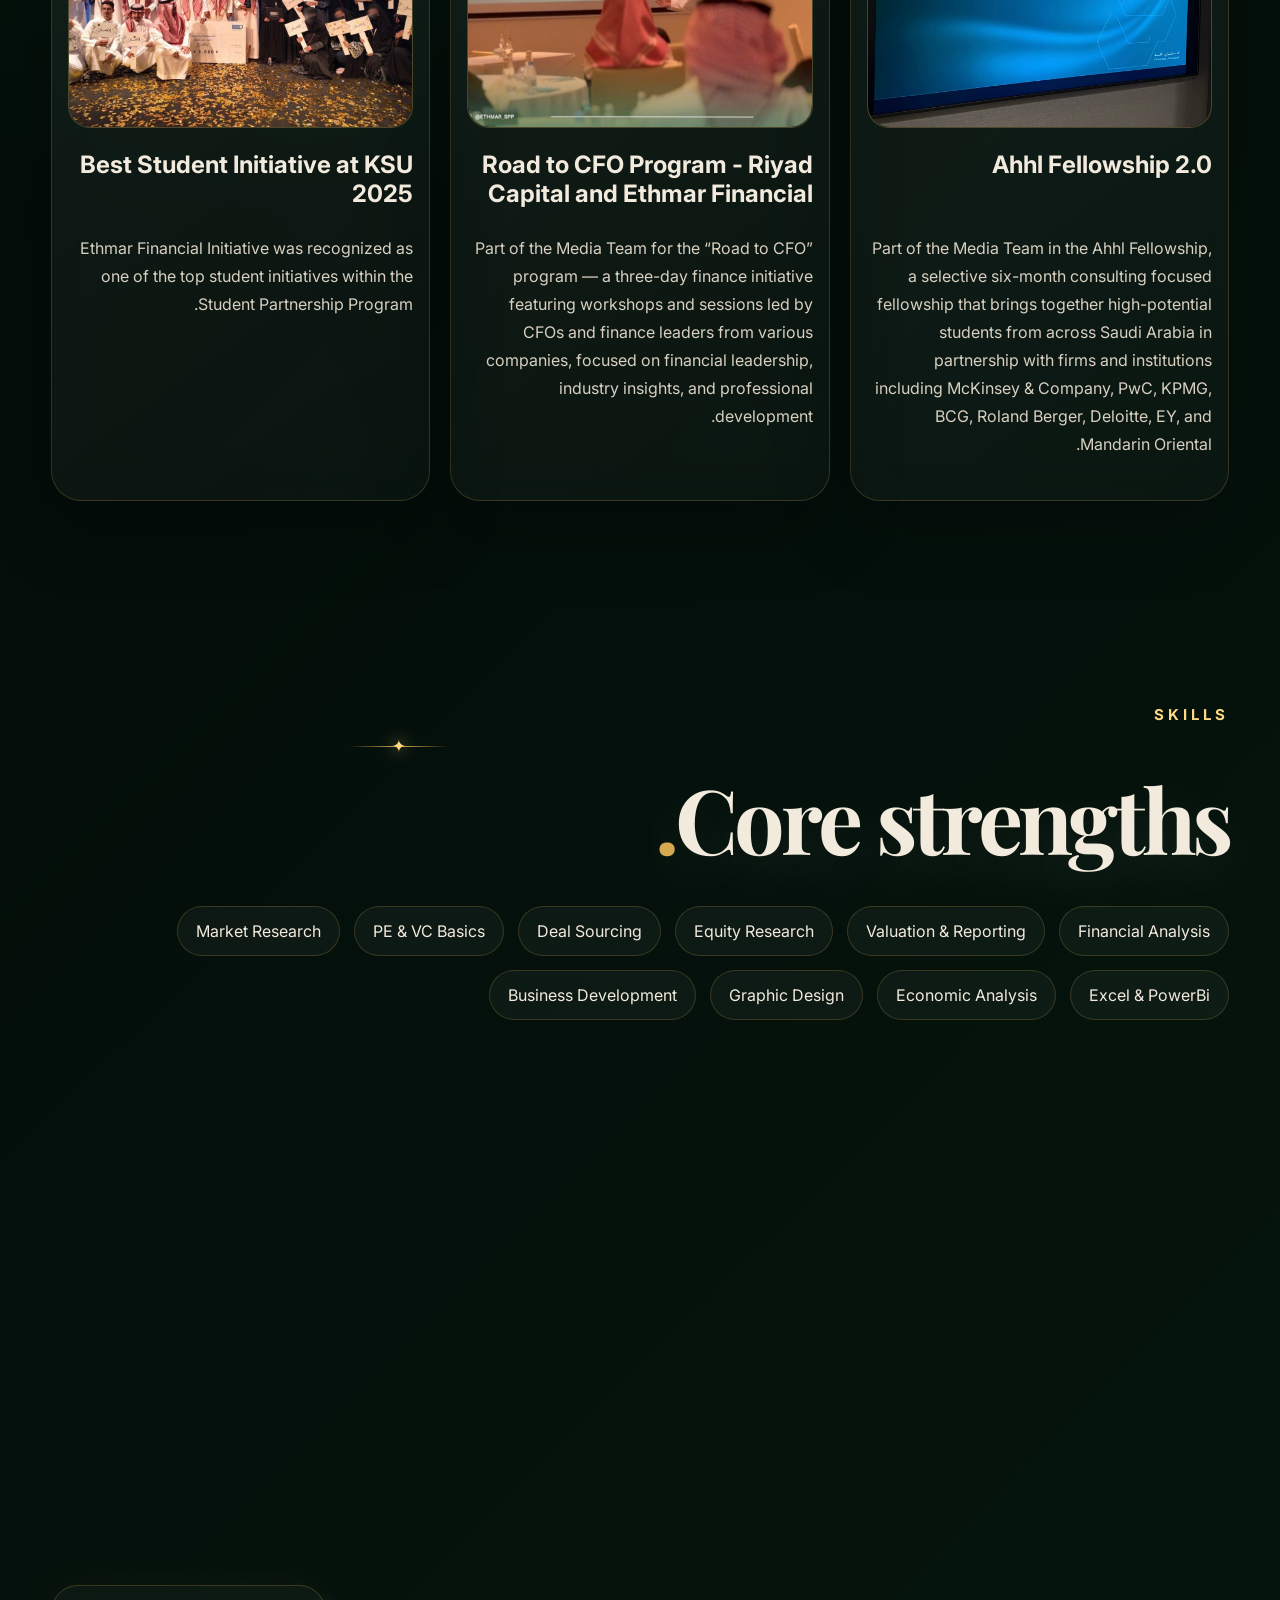
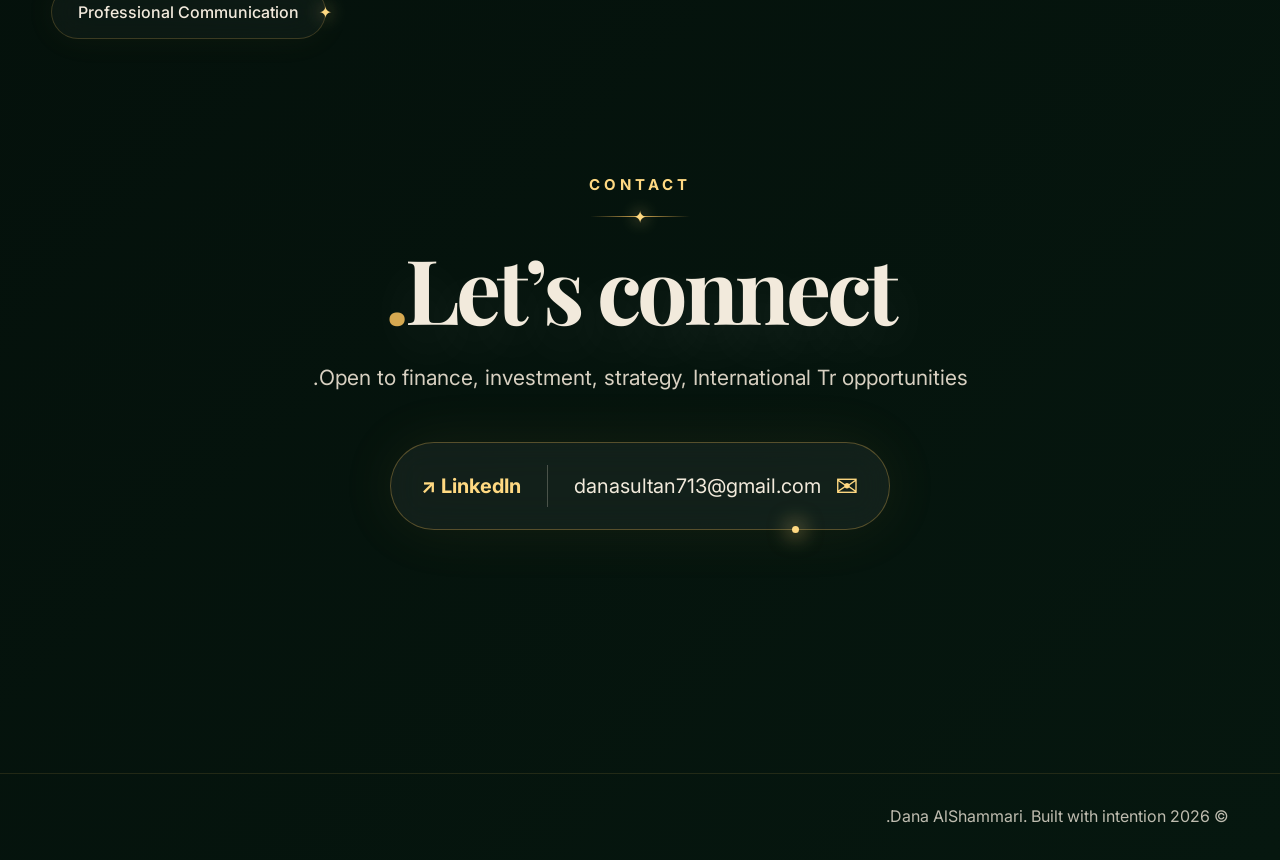
==== commit 50b1bd40: "uoop" ====
--- a/ar.html
+++ b/ar.html
@@ -7,9 +7,6 @@
   <link rel="stylesheet" href="style.css" />
 </head>
 <body>
-  <div class="language-switch">
-    <a href="index.html">EN</a>
-</div>
   <div class="loader">
   <div class="loader-logo">Dana<span>.</span></div>
 </div>
@@ -17,6 +14,7 @@
   <nav class="nav">
     <a href="#home" class="logo">Dana<span>.</span></a>
     <div class="links">
+      <a href="index.html">EN</a>
       <a href="#about">About</a>
       <a href="#experience">Experience</a>
       <a href="#projects">Projects</a>
